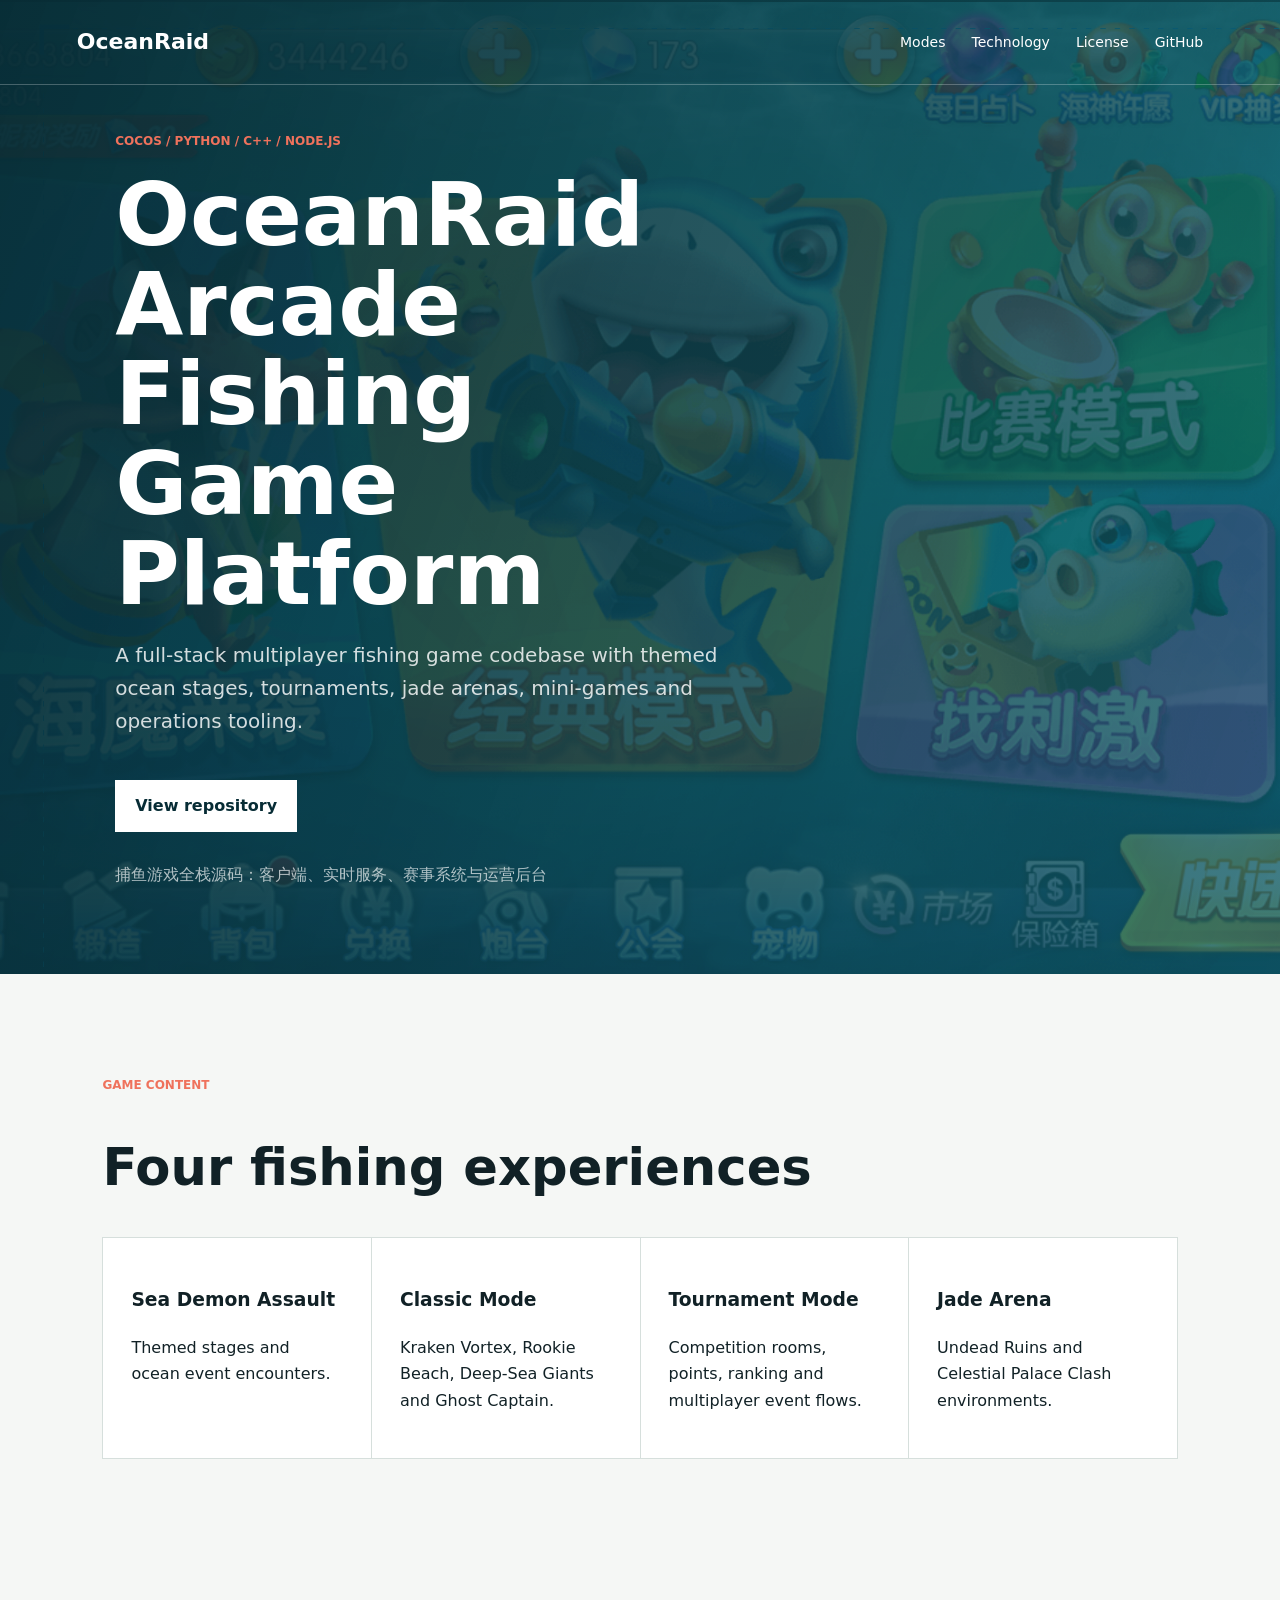
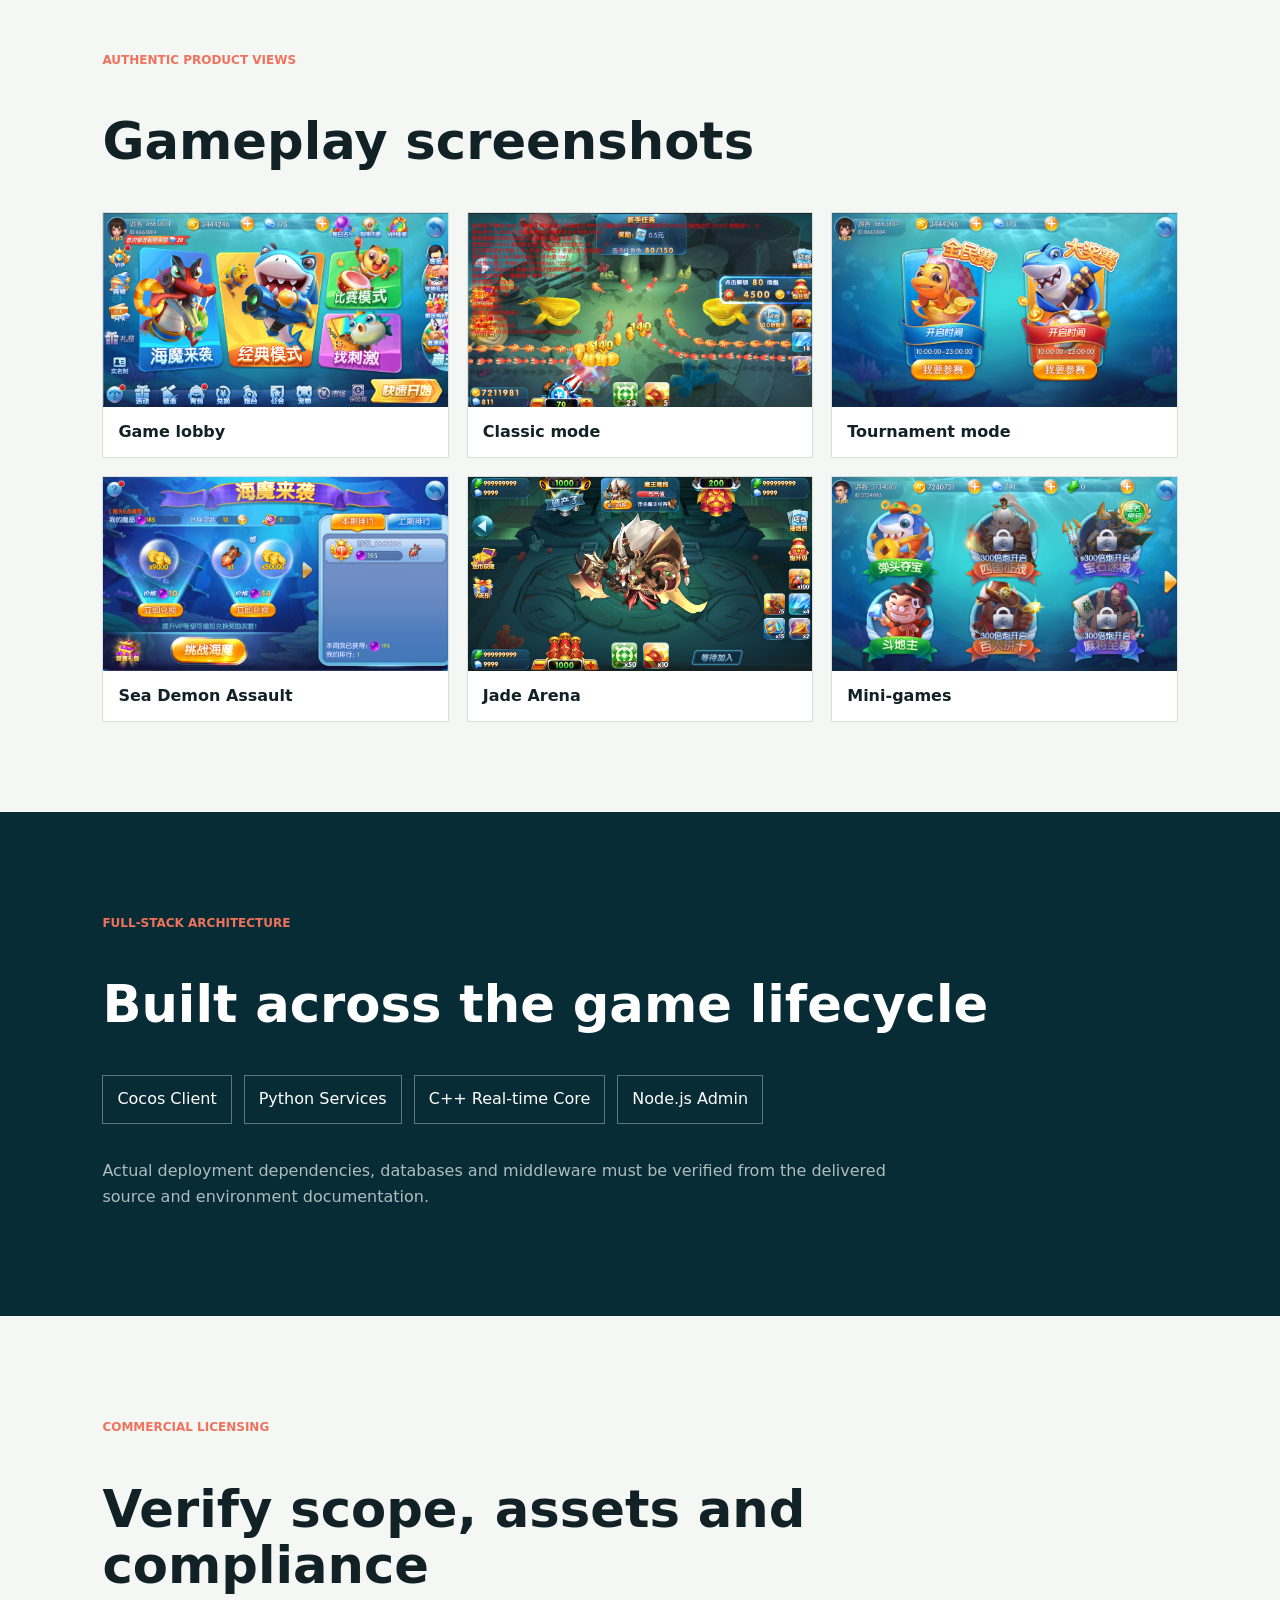
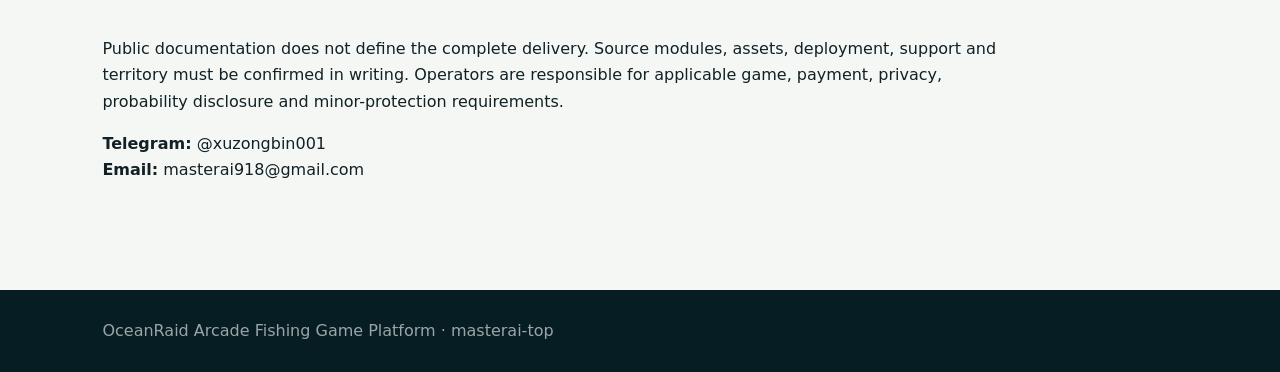
==== docs/index.html @ efde758f "Add files via upload" ====
<!doctype html>
<html lang="en">
<head>
  <meta charset="utf-8"><meta name="viewport" content="width=device-width,initial-scale=1">
  <title>OceanRaid Arcade Fishing Game Source Code | Cocos Python C++ Node.js</title>
  <meta name="description" content="Full-stack arcade fishing game source code with Cocos client, Python and C++ game servers, Node.js operations console, classic, tournament, jade and mini-game modes.">
  <meta name="robots" content="index,follow,max-image-preview:large"><meta name="theme-color" content="#072c35">
  <link rel="canonical" href="https://masterai-top.github.io/OceanRaid-Fishing-Game-Platform/"><link rel="stylesheet" href="./styles.css">
  <meta property="og:type" content="website"><meta property="og:title" content="OceanRaid Arcade Fishing Game Platform"><meta property="og:description" content="Cocos client, Python/C++ servers and a Node.js operations console for a multiplayer arcade fishing game."><meta property="og:url" content="https://masterai-top.github.io/OceanRaid-Fishing-Game-Platform/">
  <script type="application/ld+json">{"@context":"https://schema.org","@type":"SoftwareSourceCode","name":"OceanRaid Arcade Fishing Game Platform","description":"Full-stack arcade fishing game source code with Cocos client, Python/C++ game servers and Node.js operations console.","codeRepository":"https://github.com/masterai-top/OceanRaid-Fishing-Game-Platform","url":"https://masterai-top.github.io/OceanRaid-Fishing-Game-Platform/","programmingLanguage":["C++","Python","JavaScript"],"runtimePlatform":["Cocos","Node.js"],"author":{"@type":"Organization","name":"masterai-top"}}</script>
</head>
<body><header><a class="brand" href="./">OceanRaid</a><nav><a href="#modes">Modes</a><a href="#stack">Technology</a><a href="#license">License</a><a href="https://github.com/masterai-top/OceanRaid-Fishing-Game-Platform">GitHub</a></nav></header>
<main><section class="hero"><div><p class="eyebrow">Cocos / Python / C++ / Node.js</p><h1>OceanRaid Arcade Fishing Game Platform</h1><p class="lead">A full-stack multiplayer fishing game codebase with themed ocean stages, tournaments, jade arenas, mini-games and operations tooling.</p><a class="button" href="https://github.com/masterai-top/OceanRaid-Fishing-Game-Platform">View repository</a><p class="zh">捕鱼游戏全栈源码：客户端、实时服务、赛事系统与运营后台</p></div></section>
<section id="modes"><p class="eyebrow">Game content</p><h2>Four fishing experiences</h2><div class="grid"><article><h3>Sea Demon Assault</h3><p>Themed stages and ocean event encounters.</p></article><article><h3>Classic Mode</h3><p>Kraken Vortex, Rookie Beach, Deep-Sea Giants and Ghost Captain.</p></article><article><h3>Tournament Mode</h3><p>Competition rooms, points, ranking and multiplayer event flows.</p></article><article><h3>Jade Arena</h3><p>Undead Ruins and Celestial Palace Clash environments.</p></article></div></section>
<section id="gallery"><p class="eyebrow">Authentic product views</p><h2>Gameplay screenshots</h2><div class="gallery"><figure><img src="./assets/screenshots/lobby.png" alt="OceanRaid arcade fishing game lobby" loading="lazy"><figcaption>Game lobby</figcaption></figure><figure><img src="./assets/screenshots/classic-mode.png" alt="Classic fish shooting gameplay" loading="lazy"><figcaption>Classic mode</figcaption></figure><figure><img src="./assets/screenshots/tournament-mode.png" alt="Multiplayer fishing tournament mode" loading="lazy"><figcaption>Tournament mode</figcaption></figure><figure><img src="./assets/screenshots/haimo.png" alt="Sea Demon Assault fishing mode" loading="lazy"><figcaption>Sea Demon Assault</figcaption></figure><figure><img src="./assets/screenshots/jade-arena.jpg" alt="Jade Arena fishing gameplay" loading="lazy"><figcaption>Jade Arena</figcaption></figure><figure><img src="./assets/screenshots/xiaoyouxi1.png" alt="Arcade fishing mini-game selection" loading="lazy"><figcaption>Mini-games</figcaption></figure></div></section><section id="stack" class="dark"><p class="eyebrow">Full-stack architecture</p><h2>Built across the game lifecycle</h2><div class="tech"><span>Cocos Client</span><span>Python Services</span><span>C++ Real-time Core</span><span>Node.js Admin</span></div><p>Actual deployment dependencies, databases and middleware must be verified from the delivered source and environment documentation.</p></section>
<section id="license"><p class="eyebrow">Commercial licensing</p><h2>Verify scope, assets and compliance</h2><p>Public documentation does not define the complete delivery. Source modules, assets, deployment, support and territory must be confirmed in writing. Operators are responsible for applicable game, payment, privacy, probability disclosure and minor-protection requirements.</p><p><strong>Telegram:</strong> @xuzongbin001<br><strong>Email:</strong> masterai918@gmail.com</p></section></main><footer>OceanRaid Arcade Fishing Game Platform · masterai-top</footer></body></html>
---- docs/styles.css ----
:root{--ink:#112126;--ocean:#072c35;--sea:#0b5964;--aqua:#20b8b0;--coral:#ef725c;--paper:#f5f7f5;--line:#d6dfdc}*{box-sizing:border-box}html{scroll-behavior:smooth}body{margin:0;color:var(--ink);background:var(--paper);font-family:Inter,ui-sans-serif,system-ui,-apple-system,"Segoe UI",sans-serif;line-height:1.65}a{color:inherit;text-decoration:none}header{position:absolute;z-index:2;top:0;left:0;right:0;display:flex;justify-content:space-between;align-items:center;padding:24px max(24px,6vw);color:#fff;border-bottom:1px solid rgba(255,255,255,.25)}.brand{font-size:22px;font-weight:800}nav{display:flex;gap:26px;font-size:14px}.hero{min-height:88vh;display:flex;align-items:center;color:#fff;background:linear-gradient(110deg,rgba(7,44,53,.98),rgba(11,89,100,.78)),url("./assets/screenshots/lobby.png") center/cover}.hero>div{max-width:860px;padding:120px max(24px,9vw) 70px}h1{font-size:clamp(45px,7vw,88px);line-height:1.02;margin:18px 0;letter-spacing:0}h2{font-size:clamp(32px,4vw,52px);line-height:1.1;letter-spacing:0}.lead{max-width:720px;font-size:20px;color:rgba(255,255,255,.82)}.eyebrow{color:var(--coral);font-weight:800;text-transform:uppercase;font-size:12px}.button{display:inline-flex;margin-top:22px;padding:13px 20px;background:#fff;color:var(--ocean);font-weight:800}.zh{margin-top:30px;color:rgba(255,255,255,.68)}section:not(.hero){padding:90px max(24px,8vw)}.grid{display:grid;grid-template-columns:repeat(4,1fr);gap:1px;background:var(--line);border:1px solid var(--line);margin-top:40px}.grid article{background:#fff;padding:28px;min-height:210px}.gallery{display:grid;grid-template-columns:repeat(3,1fr);gap:18px}.gallery figure{margin:0;background:#fff;border:1px solid var(--line)}.gallery img{display:block;width:100%;aspect-ratio:16/9;object-fit:cover}.gallery figcaption{padding:12px 15px;font-weight:700}.dark{background:var(--ocean);color:#fff}.dark>p:last-child{max-width:800px;color:rgba(255,255,255,.68)}.tech{display:flex;flex-wrap:wrap;gap:12px;margin:34px 0}.tech span{padding:10px 14px;border:1px solid rgba(255,255,255,.35)}#license{max-width:1100px}footer{padding:28px max(24px,8vw);background:#061d23;color:rgba(255,255,255,.6)}@media(max-width:760px){nav a:not(:last-child){display:none}.grid,.gallery{grid-template-columns:1fr}.hero{min-height:720px}h1{font-size:46px}}
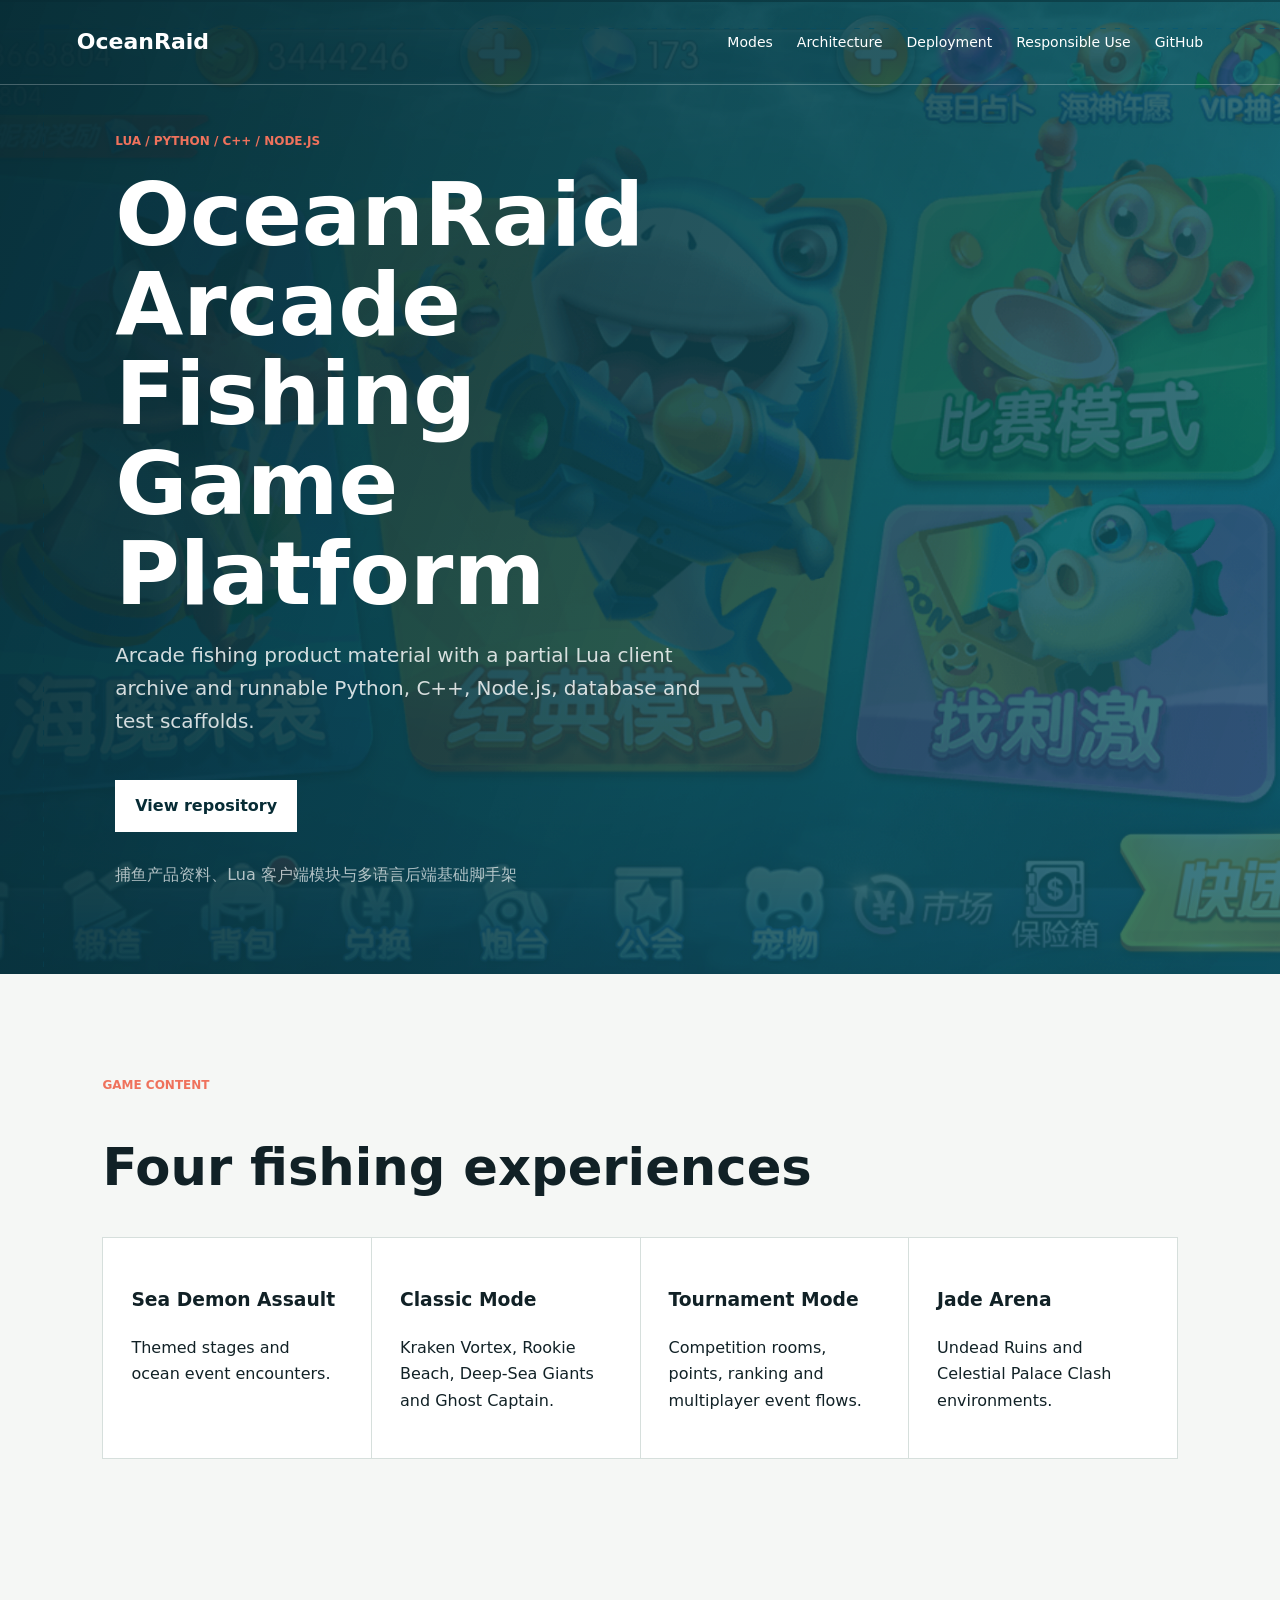
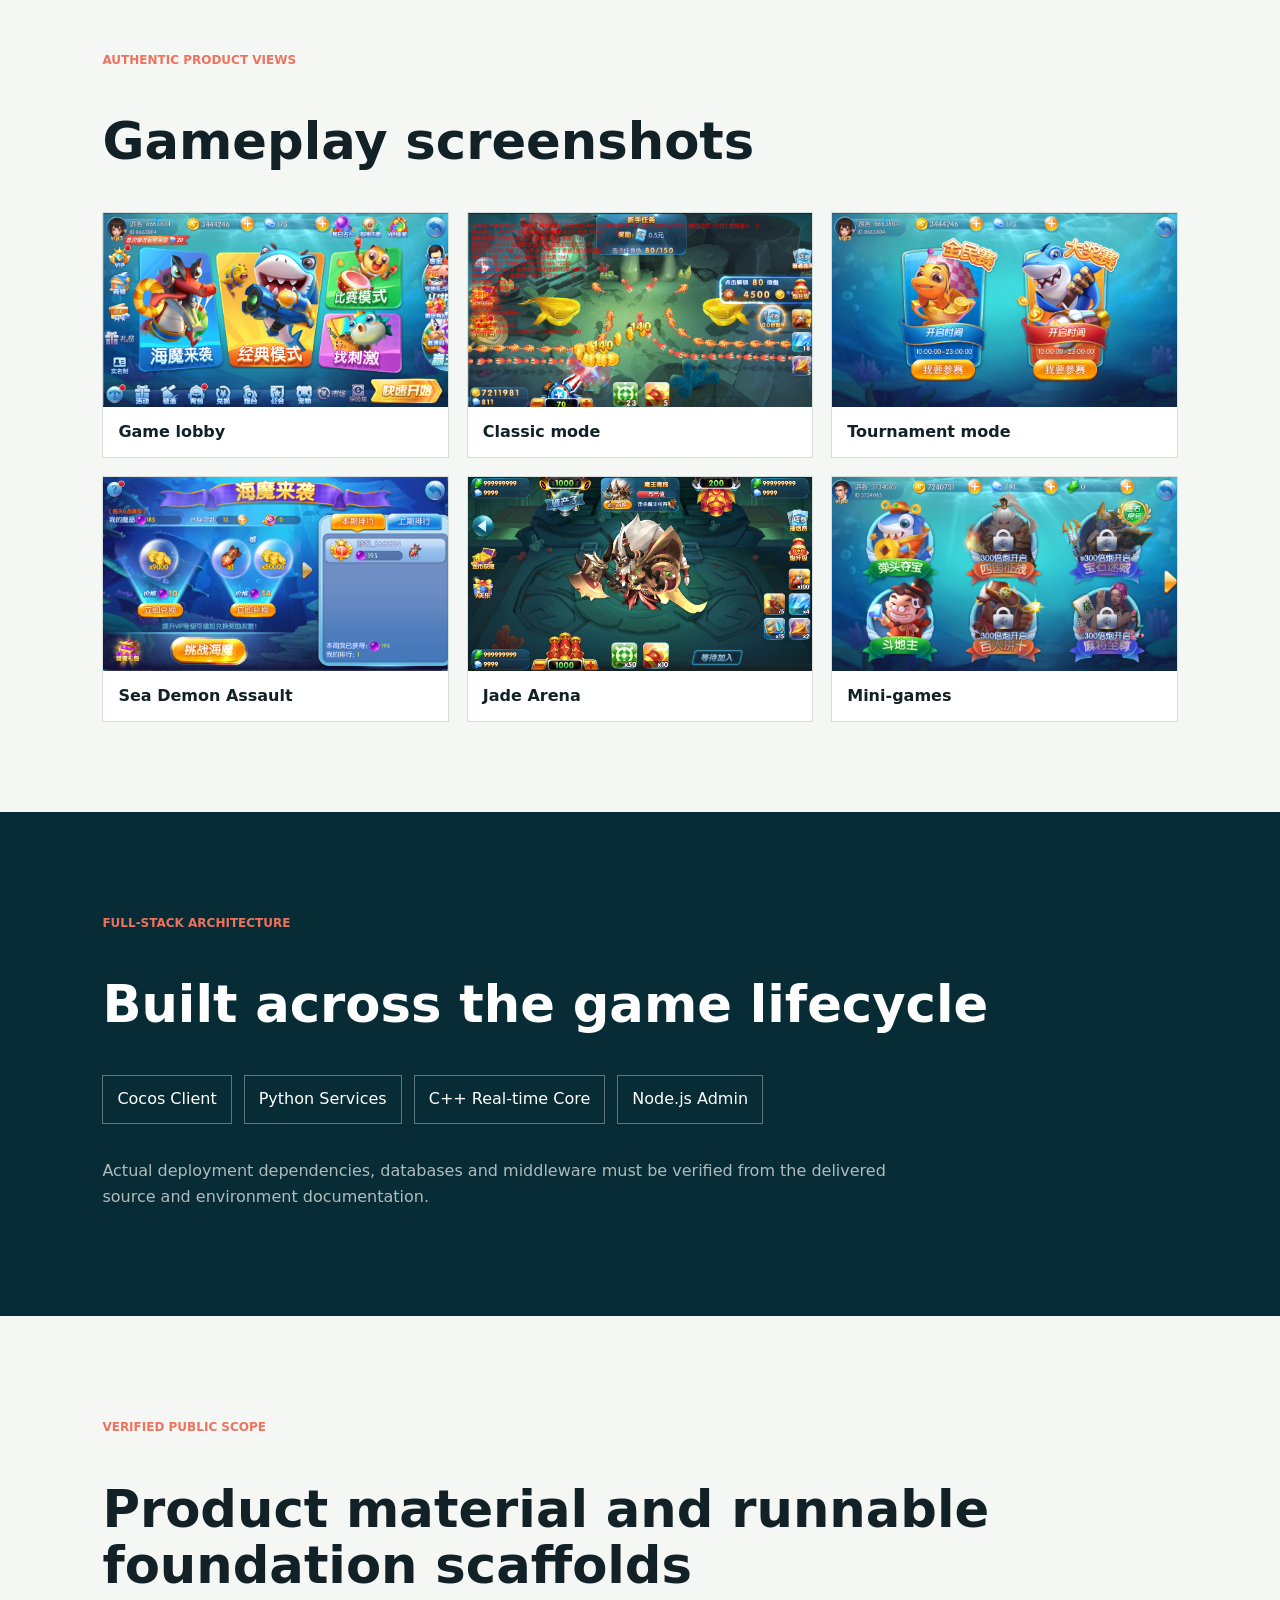
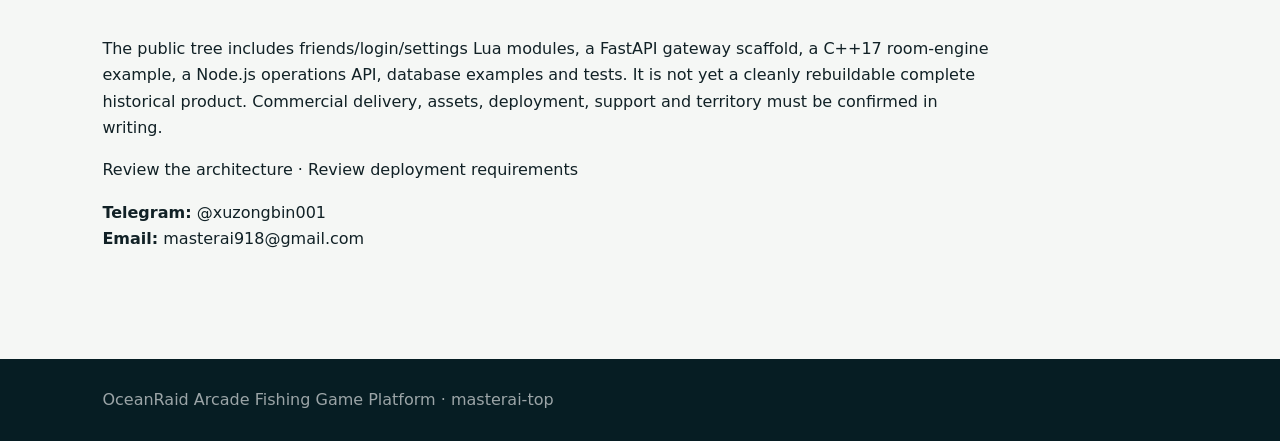
==== commit 9e7b5bba: "Add files via upload" ====
--- a/docs/index.html
+++ b/docs/index.html
@@ -9,8 +9,8 @@
   <meta property="og:type" content="website"><meta property="og:title" content="OceanRaid Arcade Fishing Game Platform"><meta property="og:description" content="Cocos client, Python/C++ servers and a Node.js operations console for a multiplayer arcade fishing game."><meta property="og:url" content="https://masterai-top.github.io/OceanRaid-Fishing-Game-Platform/">
   <script type="application/ld+json">{"@context":"https://schema.org","@type":"SoftwareSourceCode","name":"OceanRaid Arcade Fishing Game Platform","description":"Full-stack arcade fishing game source code with Cocos client, Python/C++ game servers and Node.js operations console.","codeRepository":"https://github.com/masterai-top/OceanRaid-Fishing-Game-Platform","url":"https://masterai-top.github.io/OceanRaid-Fishing-Game-Platform/","programmingLanguage":["C++","Python","JavaScript"],"runtimePlatform":["Cocos","Node.js"],"author":{"@type":"Organization","name":"masterai-top"}}</script>
 </head>
-<body><header><a class="brand" href="./">OceanRaid</a><nav><a href="#modes">Modes</a><a href="#stack">Technology</a><a href="#license">License</a><a href="https://github.com/masterai-top/OceanRaid-Fishing-Game-Platform">GitHub</a></nav></header>
-<main><section class="hero"><div><p class="eyebrow">Cocos / Python / C++ / Node.js</p><h1>OceanRaid Arcade Fishing Game Platform</h1><p class="lead">A full-stack multiplayer fishing game codebase with themed ocean stages, tournaments, jade arenas, mini-games and operations tooling.</p><a class="button" href="https://github.com/masterai-top/OceanRaid-Fishing-Game-Platform">View repository</a><p class="zh">捕鱼游戏全栈源码：客户端、实时服务、赛事系统与运营后台</p></div></section>
+<body><header><a class="brand" href="./">OceanRaid</a><nav><a href="./features.html">Modes</a><a href="./architecture.html">Architecture</a><a href="./deployment.html">Deployment</a><a href="./responsible-use.html">Responsible Use</a><a href="https://github.com/masterai-top/OceanRaid-Fishing-Game-Platform">GitHub</a></nav></header>
+<main><section class="hero"><div><p class="eyebrow">Lua / Python / C++ / Node.js</p><h1>OceanRaid Arcade Fishing Game Platform</h1><p class="lead">Arcade fishing product material with a partial Lua client archive and runnable Python, C++, Node.js, database and test scaffolds.</p><a class="button" href="https://github.com/masterai-top/OceanRaid-Fishing-Game-Platform">View repository</a><p class="zh">捕鱼产品资料、Lua 客户端模块与多语言后端基础脚手架</p></div></section>
 <section id="modes"><p class="eyebrow">Game content</p><h2>Four fishing experiences</h2><div class="grid"><article><h3>Sea Demon Assault</h3><p>Themed stages and ocean event encounters.</p></article><article><h3>Classic Mode</h3><p>Kraken Vortex, Rookie Beach, Deep-Sea Giants and Ghost Captain.</p></article><article><h3>Tournament Mode</h3><p>Competition rooms, points, ranking and multiplayer event flows.</p></article><article><h3>Jade Arena</h3><p>Undead Ruins and Celestial Palace Clash environments.</p></article></div></section>
 <section id="gallery"><p class="eyebrow">Authentic product views</p><h2>Gameplay screenshots</h2><div class="gallery"><figure><img src="./assets/screenshots/lobby.png" alt="OceanRaid arcade fishing game lobby" loading="lazy"><figcaption>Game lobby</figcaption></figure><figure><img src="./assets/screenshots/classic-mode.png" alt="Classic fish shooting gameplay" loading="lazy"><figcaption>Classic mode</figcaption></figure><figure><img src="./assets/screenshots/tournament-mode.png" alt="Multiplayer fishing tournament mode" loading="lazy"><figcaption>Tournament mode</figcaption></figure><figure><img src="./assets/screenshots/haimo.png" alt="Sea Demon Assault fishing mode" loading="lazy"><figcaption>Sea Demon Assault</figcaption></figure><figure><img src="./assets/screenshots/jade-arena.jpg" alt="Jade Arena fishing gameplay" loading="lazy"><figcaption>Jade Arena</figcaption></figure><figure><img src="./assets/screenshots/xiaoyouxi1.png" alt="Arcade fishing mini-game selection" loading="lazy"><figcaption>Mini-games</figcaption></figure></div></section><section id="stack" class="dark"><p class="eyebrow">Full-stack architecture</p><h2>Built across the game lifecycle</h2><div class="tech"><span>Cocos Client</span><span>Python Services</span><span>C++ Real-time Core</span><span>Node.js Admin</span></div><p>Actual deployment dependencies, databases and middleware must be verified from the delivered source and environment documentation.</p></section>
-<section id="license"><p class="eyebrow">Commercial licensing</p><h2>Verify scope, assets and compliance</h2><p>Public documentation does not define the complete delivery. Source modules, assets, deployment, support and territory must be confirmed in writing. Operators are responsible for applicable game, payment, privacy, probability disclosure and minor-protection requirements.</p><p><strong>Telegram:</strong> @xuzongbin001<br><strong>Email:</strong> masterai918@gmail.com</p></section></main><footer>OceanRaid Arcade Fishing Game Platform · masterai-top</footer></body></html>
+<section id="license"><p class="eyebrow">Verified public scope</p><h2>Product material and runnable foundation scaffolds</h2><p>The public tree includes friends/login/settings Lua modules, a FastAPI gateway scaffold, a C++17 room-engine example, a Node.js operations API, database examples and tests. It is not yet a cleanly rebuildable complete historical product. Commercial delivery, assets, deployment, support and territory must be confirmed in writing.</p><p><a href="./architecture.html">Review the architecture</a> · <a href="./deployment.html">Review deployment requirements</a></p><p><strong>Telegram:</strong> @xuzongbin001<br><strong>Email:</strong> masterai918@gmail.com</p></section></main><footer>OceanRaid Arcade Fishing Game Platform · masterai-top</footer></body></html>
--- a/docs/styles.css
+++ b/docs/styles.css
@@ -1 +1 @@
-:root{--ink:#112126;--ocean:#072c35;--sea:#0b5964;--aqua:#20b8b0;--coral:#ef725c;--paper:#f5f7f5;--line:#d6dfdc}*{box-sizing:border-box}html{scroll-behavior:smooth}body{margin:0;color:var(--ink);background:var(--paper);font-family:Inter,ui-sans-serif,system-ui,-apple-system,"Segoe UI",sans-serif;line-height:1.65}a{color:inherit;text-decoration:none}header{position:absolute;z-index:2;top:0;left:0;right:0;display:flex;justify-content:space-between;align-items:center;padding:24px max(24px,6vw);color:#fff;border-bottom:1px solid rgba(255,255,255,.25)}.brand{font-size:22px;font-weight:800}nav{display:flex;gap:26px;font-size:14px}.hero{min-height:88vh;display:flex;align-items:center;color:#fff;background:linear-gradient(110deg,rgba(7,44,53,.98),rgba(11,89,100,.78)),url("./assets/screenshots/lobby.png") center/cover}.hero>div{max-width:860px;padding:120px max(24px,9vw) 70px}h1{font-size:clamp(45px,7vw,88px);line-height:1.02;margin:18px 0;letter-spacing:0}h2{font-size:clamp(32px,4vw,52px);line-height:1.1;letter-spacing:0}.lead{max-width:720px;font-size:20px;color:rgba(255,255,255,.82)}.eyebrow{color:var(--coral);font-weight:800;text-transform:uppercase;font-size:12px}.button{display:inline-flex;margin-top:22px;padding:13px 20px;background:#fff;color:var(--ocean);font-weight:800}.zh{margin-top:30px;color:rgba(255,255,255,.68)}section:not(.hero){padding:90px max(24px,8vw)}.grid{display:grid;grid-template-columns:repeat(4,1fr);gap:1px;background:var(--line);border:1px solid var(--line);margin-top:40px}.grid article{background:#fff;padding:28px;min-height:210px}.gallery{display:grid;grid-template-columns:repeat(3,1fr);gap:18px}.gallery figure{margin:0;background:#fff;border:1px solid var(--line)}.gallery img{display:block;width:100%;aspect-ratio:16/9;object-fit:cover}.gallery figcaption{padding:12px 15px;font-weight:700}.dark{background:var(--ocean);color:#fff}.dark>p:last-child{max-width:800px;color:rgba(255,255,255,.68)}.tech{display:flex;flex-wrap:wrap;gap:12px;margin:34px 0}.tech span{padding:10px 14px;border:1px solid rgba(255,255,255,.35)}#license{max-width:1100px}footer{padding:28px max(24px,8vw);background:#061d23;color:rgba(255,255,255,.6)}@media(max-width:760px){nav a:not(:last-child){display:none}.grid,.gallery{grid-template-columns:1fr}.hero{min-height:720px}h1{font-size:46px}}
+:root{--ink:#112126;--ocean:#072c35;--sea:#0b5964;--aqua:#20b8b0;--coral:#ef725c;--paper:#f5f7f5;--line:#d6dfdc}*{box-sizing:border-box}html{scroll-behavior:smooth}body{margin:0;color:var(--ink);background:var(--paper);font-family:Inter,ui-sans-serif,system-ui,-apple-system,"Segoe UI",sans-serif;line-height:1.65}a{color:inherit;text-decoration:none}header{position:absolute;z-index:2;top:0;left:0;right:0;display:flex;justify-content:space-between;align-items:center;padding:24px max(24px,6vw);color:#fff;border-bottom:1px solid rgba(255,255,255,.25)}.brand{font-size:22px;font-weight:800}nav{display:flex;gap:24px;font-size:14px}.hero{min-height:88vh;display:flex;align-items:center;color:#fff;background:linear-gradient(110deg,rgba(7,44,53,.98),rgba(11,89,100,.78)),url("./assets/screenshots/lobby.png") center/cover}.hero>div{max-width:860px;padding:120px max(24px,9vw) 70px}h1{font-size:clamp(45px,7vw,88px);line-height:1.02;margin:18px 0;letter-spacing:0}h2{font-size:clamp(32px,4vw,52px);line-height:1.1;letter-spacing:0}.lead{max-width:720px;font-size:20px;color:rgba(255,255,255,.82)}.eyebrow{color:var(--coral);font-weight:800;text-transform:uppercase;font-size:12px}.button{display:inline-flex;margin-top:22px;padding:13px 20px;background:#fff;color:var(--ocean);font-weight:800}.zh{margin-top:30px;color:rgba(255,255,255,.68)}section:not(.hero){padding:90px max(24px,8vw)}.grid{display:grid;grid-template-columns:repeat(4,1fr);gap:1px;background:var(--line);border:1px solid var(--line);margin-top:40px}.grid article{background:#fff;padding:28px;min-height:210px}.gallery{display:grid;grid-template-columns:repeat(3,1fr);gap:18px}.gallery figure{margin:0;background:#fff;border:1px solid var(--line)}.gallery img{display:block;width:100%;aspect-ratio:16/9;object-fit:cover}.gallery figcaption{padding:12px 15px;font-weight:700}.dark{background:var(--ocean);color:#fff}.dark>p:last-child{max-width:800px;color:rgba(255,255,255,.68)}.tech{display:flex;flex-wrap:wrap;gap:12px;margin:34px 0}.tech span{padding:10px 14px;border:1px solid rgba(255,255,255,.35)}#license{max-width:1100px}footer{padding:28px max(24px,8vw);background:#061d23;color:rgba(255,255,255,.6)}.page{padding-top:130px}.page main{max-width:1100px;margin:auto;padding:55px 24px 90px}.page header{position:fixed;background:var(--ocean)}.page h1{font-size:clamp(40px,6vw,68px)}.page h2{font-size:clamp(26px,3vw,40px);margin-top:52px}.notice{border-left:4px solid var(--coral);background:#fff;padding:18px 22px}.page table{width:100%;border-collapse:collapse;background:#fff}.page th,.page td{border:1px solid var(--line);padding:12px;text-align:left;vertical-align:top}.page li{margin:9px 0}.page code{overflow-wrap:anywhere}.page pre{overflow:auto;background:#fff;padding:22px;border:1px solid var(--line)}@media(max-width:760px){nav{gap:13px;flex-wrap:wrap}nav a:nth-child(2),nav a:nth-child(3),nav a:nth-child(4){display:none}.grid,.gallery{grid-template-columns:1fr}.hero{min-height:720px}h1{font-size:46px}.page{padding-top:95px}}
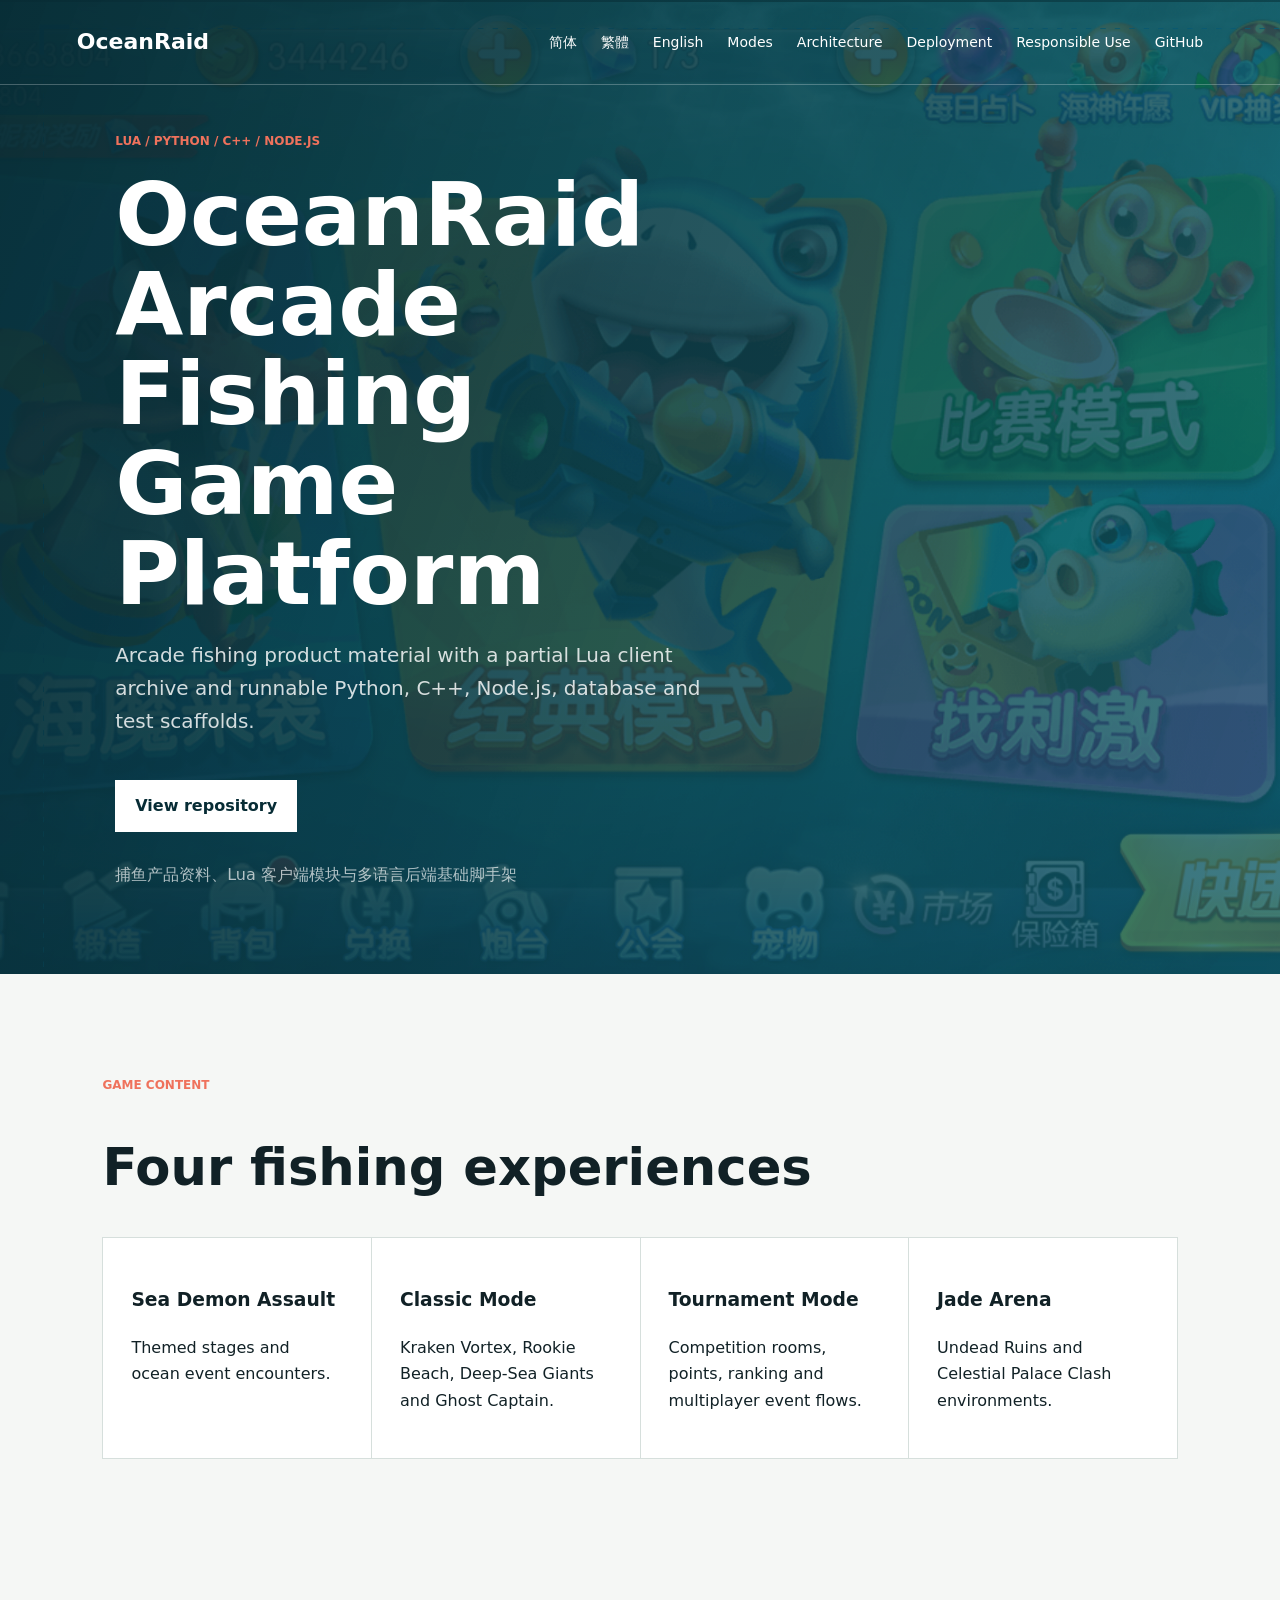
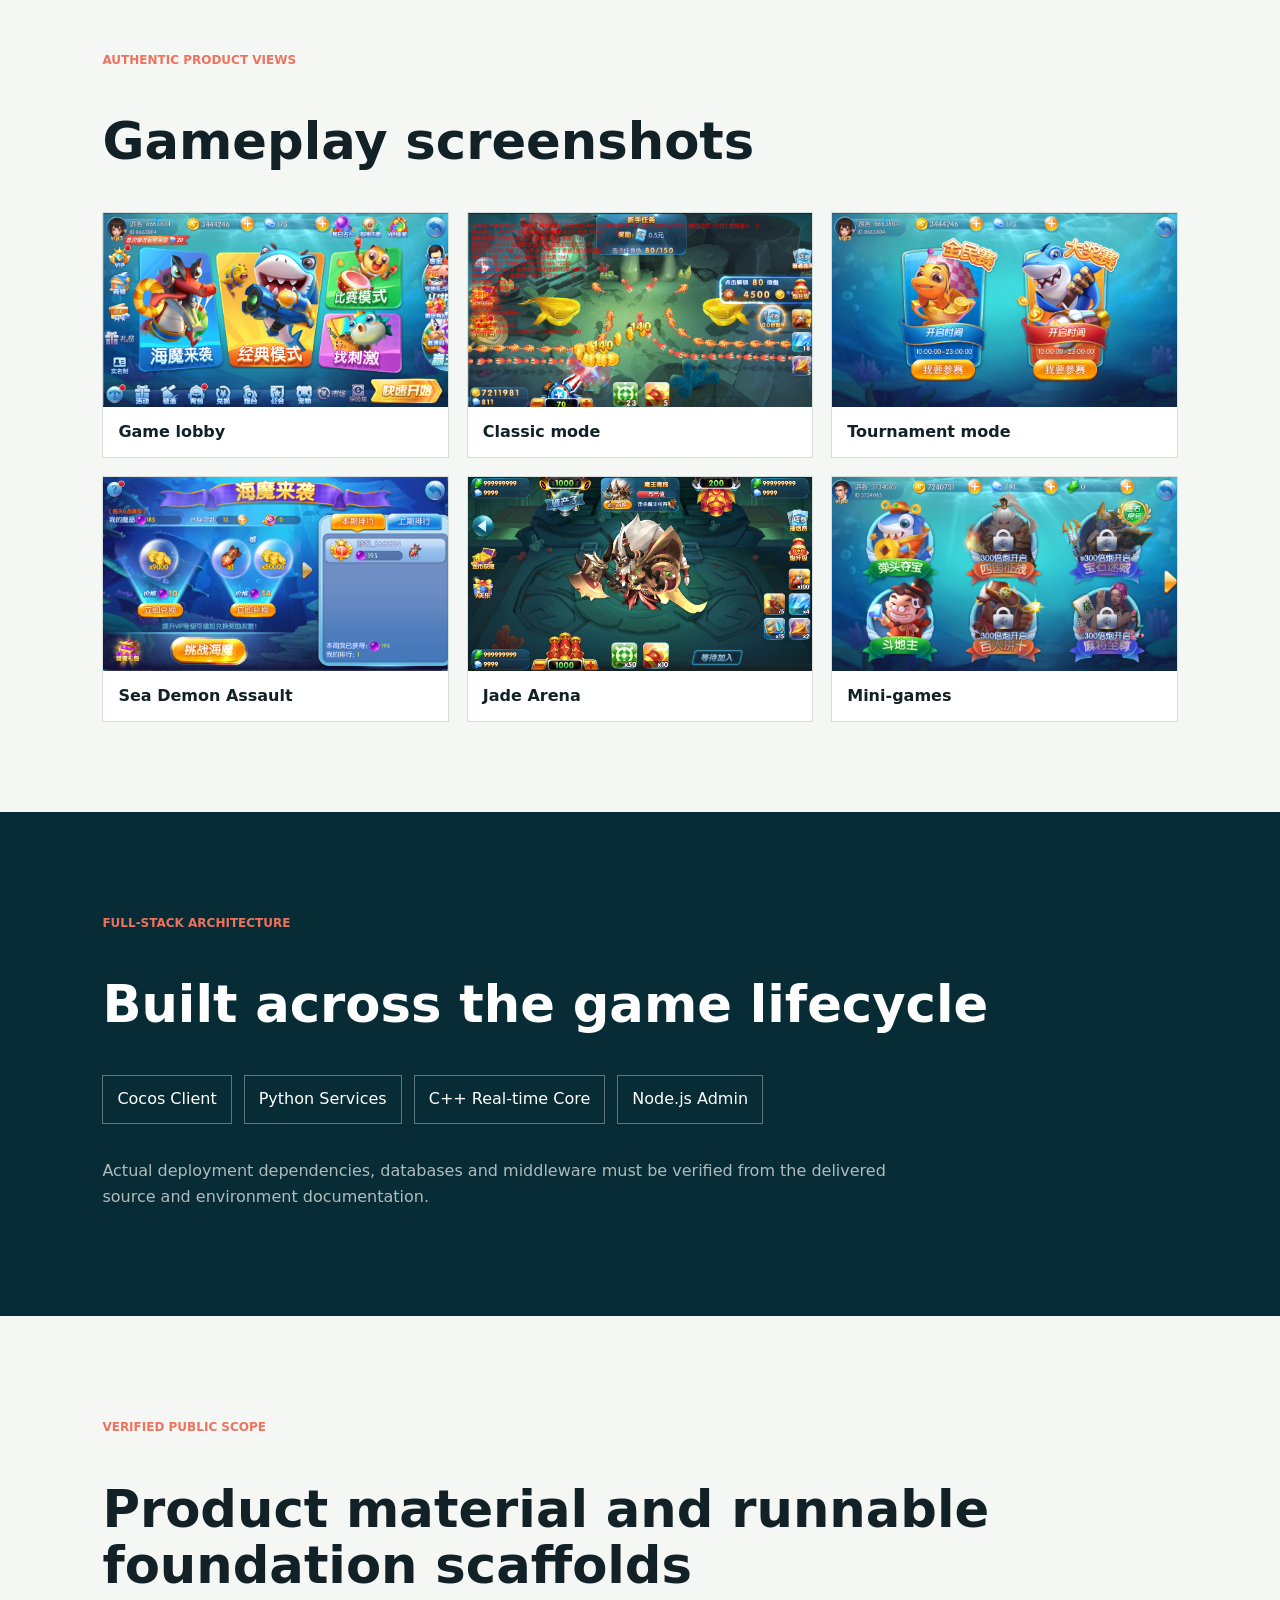
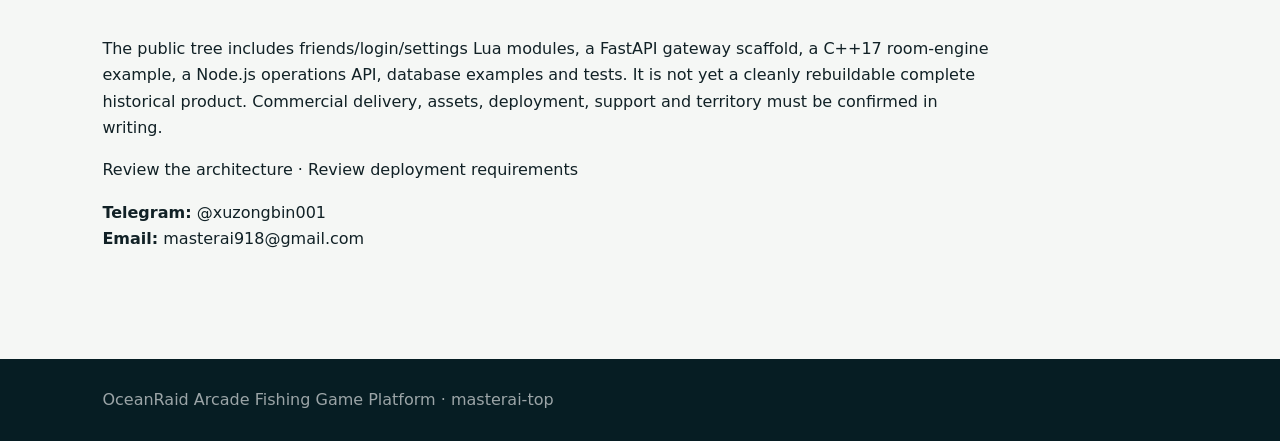
==== commit 491d4504: "Add files via upload" ====
--- a/docs/index.html
+++ b/docs/index.html
@@ -1,16 +1,17 @@
-<!doctype html>
-<html lang="en">
-<head>
-  <meta charset="utf-8"><meta name="viewport" content="width=device-width,initial-scale=1">
-  <title>OceanRaid Arcade Fishing Game Source Code | Cocos Python C++ Node.js</title>
-  <meta name="description" content="Full-stack arcade fishing game source code with Cocos client, Python and C++ game servers, Node.js operations console, classic, tournament, jade and mini-game modes.">
-  <meta name="robots" content="index,follow,max-image-preview:large"><meta name="theme-color" content="#072c35">
-  <link rel="canonical" href="https://masterai-top.github.io/OceanRaid-Fishing-Game-Platform/"><link rel="stylesheet" href="./styles.css">
-  <meta property="og:type" content="website"><meta property="og:title" content="OceanRaid Arcade Fishing Game Platform"><meta property="og:description" content="Cocos client, Python/C++ servers and a Node.js operations console for a multiplayer arcade fishing game."><meta property="og:url" content="https://masterai-top.github.io/OceanRaid-Fishing-Game-Platform/">
-  <script type="application/ld+json">{"@context":"https://schema.org","@type":"SoftwareSourceCode","name":"OceanRaid Arcade Fishing Game Platform","description":"Full-stack arcade fishing game source code with Cocos client, Python/C++ game servers and Node.js operations console.","codeRepository":"https://github.com/masterai-top/OceanRaid-Fishing-Game-Platform","url":"https://masterai-top.github.io/OceanRaid-Fishing-Game-Platform/","programmingLanguage":["C++","Python","JavaScript"],"runtimePlatform":["Cocos","Node.js"],"author":{"@type":"Organization","name":"masterai-top"}}</script>
-</head>
-<body><header><a class="brand" href="./">OceanRaid</a><nav><a href="./features.html">Modes</a><a href="./architecture.html">Architecture</a><a href="./deployment.html">Deployment</a><a href="./responsible-use.html">Responsible Use</a><a href="https://github.com/masterai-top/OceanRaid-Fishing-Game-Platform">GitHub</a></nav></header>
-<main><section class="hero"><div><p class="eyebrow">Lua / Python / C++ / Node.js</p><h1>OceanRaid Arcade Fishing Game Platform</h1><p class="lead">Arcade fishing product material with a partial Lua client archive and runnable Python, C++, Node.js, database and test scaffolds.</p><a class="button" href="https://github.com/masterai-top/OceanRaid-Fishing-Game-Platform">View repository</a><p class="zh">捕鱼产品资料、Lua 客户端模块与多语言后端基础脚手架</p></div></section>
-<section id="modes"><p class="eyebrow">Game content</p><h2>Four fishing experiences</h2><div class="grid"><article><h3>Sea Demon Assault</h3><p>Themed stages and ocean event encounters.</p></article><article><h3>Classic Mode</h3><p>Kraken Vortex, Rookie Beach, Deep-Sea Giants and Ghost Captain.</p></article><article><h3>Tournament Mode</h3><p>Competition rooms, points, ranking and multiplayer event flows.</p></article><article><h3>Jade Arena</h3><p>Undead Ruins and Celestial Palace Clash environments.</p></article></div></section>
-<section id="gallery"><p class="eyebrow">Authentic product views</p><h2>Gameplay screenshots</h2><div class="gallery"><figure><img src="./assets/screenshots/lobby.png" alt="OceanRaid arcade fishing game lobby" loading="lazy"><figcaption>Game lobby</figcaption></figure><figure><img src="./assets/screenshots/classic-mode.png" alt="Classic fish shooting gameplay" loading="lazy"><figcaption>Classic mode</figcaption></figure><figure><img src="./assets/screenshots/tournament-mode.png" alt="Multiplayer fishing tournament mode" loading="lazy"><figcaption>Tournament mode</figcaption></figure><figure><img src="./assets/screenshots/haimo.png" alt="Sea Demon Assault fishing mode" loading="lazy"><figcaption>Sea Demon Assault</figcaption></figure><figure><img src="./assets/screenshots/jade-arena.jpg" alt="Jade Arena fishing gameplay" loading="lazy"><figcaption>Jade Arena</figcaption></figure><figure><img src="./assets/screenshots/xiaoyouxi1.png" alt="Arcade fishing mini-game selection" loading="lazy"><figcaption>Mini-games</figcaption></figure></div></section><section id="stack" class="dark"><p class="eyebrow">Full-stack architecture</p><h2>Built across the game lifecycle</h2><div class="tech"><span>Cocos Client</span><span>Python Services</span><span>C++ Real-time Core</span><span>Node.js Admin</span></div><p>Actual deployment dependencies, databases and middleware must be verified from the delivered source and environment documentation.</p></section>
-<section id="license"><p class="eyebrow">Verified public scope</p><h2>Product material and runnable foundation scaffolds</h2><p>The public tree includes friends/login/settings Lua modules, a FastAPI gateway scaffold, a C++17 room-engine example, a Node.js operations API, database examples and tests. It is not yet a cleanly rebuildable complete historical product. Commercial delivery, assets, deployment, support and territory must be confirmed in writing.</p><p><a href="./architecture.html">Review the architecture</a> · <a href="./deployment.html">Review deployment requirements</a></p><p><strong>Telegram:</strong> @xuzongbin001<br><strong>Email:</strong> masterai918@gmail.com</p></section></main><footer>OceanRaid Arcade Fishing Game Platform · masterai-top</footer></body></html>
+<!doctype html>
+<html lang="en">
+<head>
+  <meta name="google-site-verification" content="rrp5Uvgzi-1-rMxUBfhV3wjlNrFqzwnqiA4e3qsOLEM" />
+  <meta charset="utf-8"><meta name="viewport" content="width=device-width,initial-scale=1">
+  <title>OceanRaid Arcade Fishing Game Source Code | Cocos Python C++ Node.js</title>
+  <meta name="description" content="Full-stack arcade fishing game source code with Cocos client, Python and C++ game servers, Node.js operations console, classic, tournament, jade and mini-game modes.">
+  <meta name="robots" content="index,follow,max-image-preview:large"><meta name="theme-color" content="#072c35">
+  <link rel="canonical" href="https://masterai-top.github.io/OceanRaid-Fishing-Game-Platform/"><link rel="alternate" hreflang="zh-Hans" href="https://masterai-top.github.io/OceanRaid-Fishing-Game-Platform/zh-cn/"><link rel="alternate" hreflang="zh-Hant" href="https://masterai-top.github.io/OceanRaid-Fishing-Game-Platform/zh-tw/"><link rel="alternate" hreflang="en" href="https://masterai-top.github.io/OceanRaid-Fishing-Game-Platform/en/"><link rel="alternate" hreflang="x-default" href="https://masterai-top.github.io/OceanRaid-Fishing-Game-Platform/"><link rel="stylesheet" href="./styles.css">
+  <meta property="og:type" content="website"><meta property="og:title" content="OceanRaid Arcade Fishing Game Platform"><meta property="og:description" content="Cocos client, Python/C++ servers and a Node.js operations console for a multiplayer arcade fishing game."><meta property="og:url" content="https://masterai-top.github.io/OceanRaid-Fishing-Game-Platform/">
+  <script type="application/ld+json">{"@context":"https://schema.org","@type":"SoftwareSourceCode","name":"OceanRaid Arcade Fishing Game Platform","description":"Full-stack arcade fishing game source code with Cocos client, Python/C++ game servers and Node.js operations console.","codeRepository":"https://github.com/masterai-top/OceanRaid-Fishing-Game-Platform","url":"https://masterai-top.github.io/OceanRaid-Fishing-Game-Platform/","programmingLanguage":["C++","Python","JavaScript"],"runtimePlatform":["Cocos","Node.js"],"author":{"@type":"Organization","name":"masterai-top"}}</script>
+</head>
+<body><header><a class="brand" href="./">OceanRaid</a><nav><a href="./zh-cn/">简体</a><a href="./zh-tw/">繁體</a><a href="./en/">English</a><a href="./features.html">Modes</a><a href="./architecture.html">Architecture</a><a href="./deployment.html">Deployment</a><a href="./responsible-use.html">Responsible Use</a><a href="https://github.com/masterai-top/OceanRaid-Fishing-Game-Platform">GitHub</a></nav></header>
+<main><section class="hero"><div><p class="eyebrow">Lua / Python / C++ / Node.js</p><h1>OceanRaid Arcade Fishing Game Platform</h1><p class="lead">Arcade fishing product material with a partial Lua client archive and runnable Python, C++, Node.js, database and test scaffolds.</p><a class="button" href="https://github.com/masterai-top/OceanRaid-Fishing-Game-Platform">View repository</a><p class="zh">捕鱼产品资料、Lua 客户端模块与多语言后端基础脚手架</p></div></section>
+<section id="modes"><p class="eyebrow">Game content</p><h2>Four fishing experiences</h2><div class="grid"><article><h3>Sea Demon Assault</h3><p>Themed stages and ocean event encounters.</p></article><article><h3>Classic Mode</h3><p>Kraken Vortex, Rookie Beach, Deep-Sea Giants and Ghost Captain.</p></article><article><h3>Tournament Mode</h3><p>Competition rooms, points, ranking and multiplayer event flows.</p></article><article><h3>Jade Arena</h3><p>Undead Ruins and Celestial Palace Clash environments.</p></article></div></section>
+<section id="gallery"><p class="eyebrow">Authentic product views</p><h2>Gameplay screenshots</h2><div class="gallery"><figure><img src="./assets/screenshots/lobby.png" alt="OceanRaid arcade fishing game lobby" loading="lazy"><figcaption>Game lobby</figcaption></figure><figure><img src="./assets/screenshots/classic-mode.png" alt="Classic fish shooting gameplay" loading="lazy"><figcaption>Classic mode</figcaption></figure><figure><img src="./assets/screenshots/tournament-mode.png" alt="Multiplayer fishing tournament mode" loading="lazy"><figcaption>Tournament mode</figcaption></figure><figure><img src="./assets/screenshots/haimo.png" alt="Sea Demon Assault fishing mode" loading="lazy"><figcaption>Sea Demon Assault</figcaption></figure><figure><img src="./assets/screenshots/jade-arena.jpg" alt="Jade Arena fishing gameplay" loading="lazy"><figcaption>Jade Arena</figcaption></figure><figure><img src="./assets/screenshots/xiaoyouxi1.png" alt="Arcade fishing mini-game selection" loading="lazy"><figcaption>Mini-games</figcaption></figure></div></section><section id="stack" class="dark"><p class="eyebrow">Full-stack architecture</p><h2>Built across the game lifecycle</h2><div class="tech"><span>Cocos Client</span><span>Python Services</span><span>C++ Real-time Core</span><span>Node.js Admin</span></div><p>Actual deployment dependencies, databases and middleware must be verified from the delivered source and environment documentation.</p></section>
+<section id="license"><p class="eyebrow">Verified public scope</p><h2>Product material and runnable foundation scaffolds</h2><p>The public tree includes friends/login/settings Lua modules, a FastAPI gateway scaffold, a C++17 room-engine example, a Node.js operations API, database examples and tests. It is not yet a cleanly rebuildable complete historical product. Commercial delivery, assets, deployment, support and territory must be confirmed in writing.</p><p><a href="./architecture.html">Review the architecture</a> · <a href="./deployment.html">Review deployment requirements</a></p><p><strong>Telegram:</strong> @xuzongbin001<br><strong>Email:</strong> masterai918@gmail.com</p></section></main><footer>OceanRaid Arcade Fishing Game Platform · masterai-top</footer></body></html>
--- a/docs/styles.css
+++ b/docs/styles.css
@@ -1 +1 @@
-:root{--ink:#112126;--ocean:#072c35;--sea:#0b5964;--aqua:#20b8b0;--coral:#ef725c;--paper:#f5f7f5;--line:#d6dfdc}*{box-sizing:border-box}html{scroll-behavior:smooth}body{margin:0;color:var(--ink);background:var(--paper);font-family:Inter,ui-sans-serif,system-ui,-apple-system,"Segoe UI",sans-serif;line-height:1.65}a{color:inherit;text-decoration:none}header{position:absolute;z-index:2;top:0;left:0;right:0;display:flex;justify-content:space-between;align-items:center;padding:24px max(24px,6vw);color:#fff;border-bottom:1px solid rgba(255,255,255,.25)}.brand{font-size:22px;font-weight:800}nav{display:flex;gap:24px;font-size:14px}.hero{min-height:88vh;display:flex;align-items:center;color:#fff;background:linear-gradient(110deg,rgba(7,44,53,.98),rgba(11,89,100,.78)),url("./assets/screenshots/lobby.png") center/cover}.hero>div{max-width:860px;padding:120px max(24px,9vw) 70px}h1{font-size:clamp(45px,7vw,88px);line-height:1.02;margin:18px 0;letter-spacing:0}h2{font-size:clamp(32px,4vw,52px);line-height:1.1;letter-spacing:0}.lead{max-width:720px;font-size:20px;color:rgba(255,255,255,.82)}.eyebrow{color:var(--coral);font-weight:800;text-transform:uppercase;font-size:12px}.button{display:inline-flex;margin-top:22px;padding:13px 20px;background:#fff;color:var(--ocean);font-weight:800}.zh{margin-top:30px;color:rgba(255,255,255,.68)}section:not(.hero){padding:90px max(24px,8vw)}.grid{display:grid;grid-template-columns:repeat(4,1fr);gap:1px;background:var(--line);border:1px solid var(--line);margin-top:40px}.grid article{background:#fff;padding:28px;min-height:210px}.gallery{display:grid;grid-template-columns:repeat(3,1fr);gap:18px}.gallery figure{margin:0;background:#fff;border:1px solid var(--line)}.gallery img{display:block;width:100%;aspect-ratio:16/9;object-fit:cover}.gallery figcaption{padding:12px 15px;font-weight:700}.dark{background:var(--ocean);color:#fff}.dark>p:last-child{max-width:800px;color:rgba(255,255,255,.68)}.tech{display:flex;flex-wrap:wrap;gap:12px;margin:34px 0}.tech span{padding:10px 14px;border:1px solid rgba(255,255,255,.35)}#license{max-width:1100px}footer{padding:28px max(24px,8vw);background:#061d23;color:rgba(255,255,255,.6)}.page{padding-top:130px}.page main{max-width:1100px;margin:auto;padding:55px 24px 90px}.page header{position:fixed;background:var(--ocean)}.page h1{font-size:clamp(40px,6vw,68px)}.page h2{font-size:clamp(26px,3vw,40px);margin-top:52px}.notice{border-left:4px solid var(--coral);background:#fff;padding:18px 22px}.page table{width:100%;border-collapse:collapse;background:#fff}.page th,.page td{border:1px solid var(--line);padding:12px;text-align:left;vertical-align:top}.page li{margin:9px 0}.page code{overflow-wrap:anywhere}.page pre{overflow:auto;background:#fff;padding:22px;border:1px solid var(--line)}@media(max-width:760px){nav{gap:13px;flex-wrap:wrap}nav a:nth-child(2),nav a:nth-child(3),nav a:nth-child(4){display:none}.grid,.gallery{grid-template-columns:1fr}.hero{min-height:720px}h1{font-size:46px}.page{padding-top:95px}}
+:root{--ink:#112126;--ocean:#072c35;--sea:#0b5964;--aqua:#20b8b0;--coral:#ef725c;--paper:#f5f7f5;--line:#d6dfdc}*{box-sizing:border-box}html{scroll-behavior:smooth}body{margin:0;color:var(--ink);background:var(--paper);font-family:Inter,ui-sans-serif,system-ui,-apple-system,"Segoe UI",sans-serif;line-height:1.65}a{color:inherit;text-decoration:none}header{position:absolute;z-index:2;top:0;left:0;right:0;display:flex;justify-content:space-between;align-items:center;padding:24px max(24px,6vw);color:#fff;border-bottom:1px solid rgba(255,255,255,.25)}.brand{font-size:22px;font-weight:800}nav{display:flex;gap:24px;font-size:14px}.hero{min-height:88vh;display:flex;align-items:center;color:#fff;background:linear-gradient(110deg,rgba(7,44,53,.98),rgba(11,89,100,.78)),url("./assets/screenshots/lobby.png") center/cover}.hero>div{max-width:860px;padding:120px max(24px,9vw) 70px}h1{font-size:clamp(45px,7vw,88px);line-height:1.02;margin:18px 0;letter-spacing:0}h2{font-size:clamp(32px,4vw,52px);line-height:1.1;letter-spacing:0}.lead{max-width:720px;font-size:20px;color:rgba(255,255,255,.82)}.eyebrow{color:var(--coral);font-weight:800;text-transform:uppercase;font-size:12px}.button{display:inline-flex;margin-top:22px;padding:13px 20px;background:#fff;color:var(--ocean);font-weight:800}.zh{margin-top:30px;color:rgba(255,255,255,.68)}section:not(.hero){padding:90px max(24px,8vw)}.grid{display:grid;grid-template-columns:repeat(4,1fr);gap:1px;background:var(--line);border:1px solid var(--line);margin-top:40px}.grid article{background:#fff;padding:28px;min-height:210px}.gallery{display:grid;grid-template-columns:repeat(3,1fr);gap:18px}.gallery figure{margin:0;background:#fff;border:1px solid var(--line)}.gallery img{display:block;width:100%;aspect-ratio:16/9;object-fit:cover}.gallery figcaption{padding:12px 15px;font-weight:700}.dark{background:var(--ocean);color:#fff}.dark>p:last-child{max-width:800px;color:rgba(255,255,255,.68)}.tech{display:flex;flex-wrap:wrap;gap:12px;margin:34px 0}.tech span{padding:10px 14px;border:1px solid rgba(255,255,255,.35)}#license{max-width:1100px}footer{padding:28px max(24px,8vw);background:#061d23;color:rgba(255,255,255,.6)}.page{padding-top:130px}.page main{max-width:1100px;margin:auto;padding:55px 24px 90px}.page header{position:fixed;background:var(--ocean)}.page h1{font-size:clamp(40px,6vw,68px)}.page h2{font-size:clamp(26px,3vw,40px);margin-top:52px}.notice{border-left:4px solid var(--coral);background:#fff;padding:18px 22px}.page table{width:100%;border-collapse:collapse;background:#fff}.page th,.page td{border:1px solid var(--line);padding:12px;text-align:left;vertical-align:top}.page li{margin:9px 0}.page code{overflow-wrap:anywhere}.page pre{overflow:auto;background:#fff;padding:22px;border:1px solid var(--line)}@media(max-width:760px){nav{gap:13px;flex-wrap:wrap}nav a:nth-child(2),nav a:nth-child(3),nav a:nth-child(4){display:none}.grid,.gallery{grid-template-columns:1fr}.hero{min-height:720px}h1{font-size:46px}.page{padding-top:95px}}
